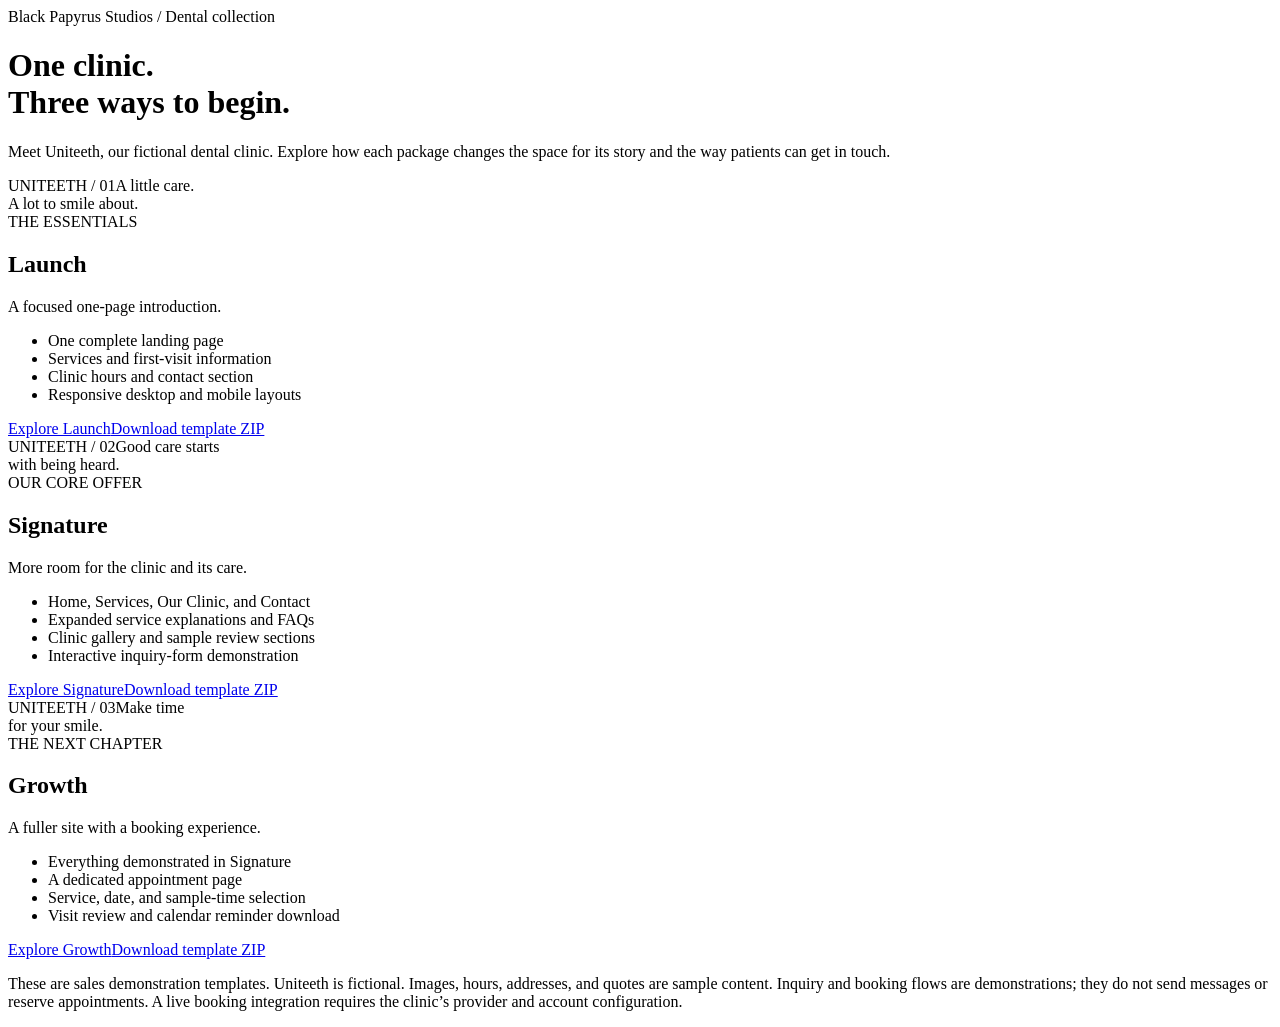
==== index.html @ 62ad9296 "Add files via upload" ====
<!doctype html><html lang="en"><head><meta charset="utf-8"><meta name="viewport" content="width=device-width,initial-scale=1"><meta name="robots" content="noindex,nofollow"><title>Uniteeth dental collection | Black Papyrus Studios</title><meta name="description" content="Explore Launch, Signature, and Growth dental website templates by Black Papyrus Studios."><link rel="stylesheet" href="assets/style.css"></head><body class="collection"><main class="wrap"><div class="eyebrow">Black Papyrus Studios / Dental collection</div><h1>One clinic.<br>Three ways to begin.</h1><p class="lead">Meet Uniteeth, our fictional dental clinic. Explore how each package changes the space for its story and the way patients can get in touch.</p><div class="cards"><article class="card"><div class="preview-chip"><span>UNITEETH / 01</span>A little care.<br>A lot to smile about.</div><span class="number">THE ESSENTIALS</span><h2>Launch</h2><p>A focused one-page introduction.</p><ul><li>One complete landing page</li><li>Services and first-visit information</li><li>Clinic hours and contact section</li><li>Responsive desktop and mobile layouts</li></ul><a class="btn" href="launch/index.html">Explore Launch</a><a class="textlink" href="downloads/Uniteeth-Launch.zip" download>Download template ZIP</a></article><article class="card"><div class="preview-chip"><span>UNITEETH / 02</span>Good care starts<br>with being heard.</div><span class="number">OUR CORE OFFER</span><h2>Signature</h2><p>More room for the clinic and its care.</p><ul><li>Home, Services, Our Clinic, and Contact</li><li>Expanded service explanations and FAQs</li><li>Clinic gallery and sample review sections</li><li>Interactive inquiry-form demonstration</li></ul><a class="btn" href="signature/index.html">Explore Signature</a><a class="textlink" href="downloads/Uniteeth-Signature.zip" download>Download template ZIP</a></article><article class="card"><div class="preview-chip dark"><span>UNITEETH / 03</span>Make time<br>for your smile.</div><span class="number">THE NEXT CHAPTER</span><h2>Growth</h2><p>A fuller site with a booking experience.</p><ul><li>Everything demonstrated in Signature</li><li>A dedicated appointment page</li><li>Service, date, and sample-time selection</li><li>Visit review and calendar reminder download</li></ul><a class="btn" href="growth/index.html">Explore Growth</a><a class="textlink" href="downloads/Uniteeth-Growth.zip" download>Download template ZIP</a></article></div><p class="fine">These are sales demonstration templates. Uniteeth is fictional. Images, hours, addresses, and quotes are sample content. Inquiry and booking flows are demonstrations; they do not send messages or reserve appointments. A live booking integration requires the clinic’s provider and account configuration.</p></main></body></html>
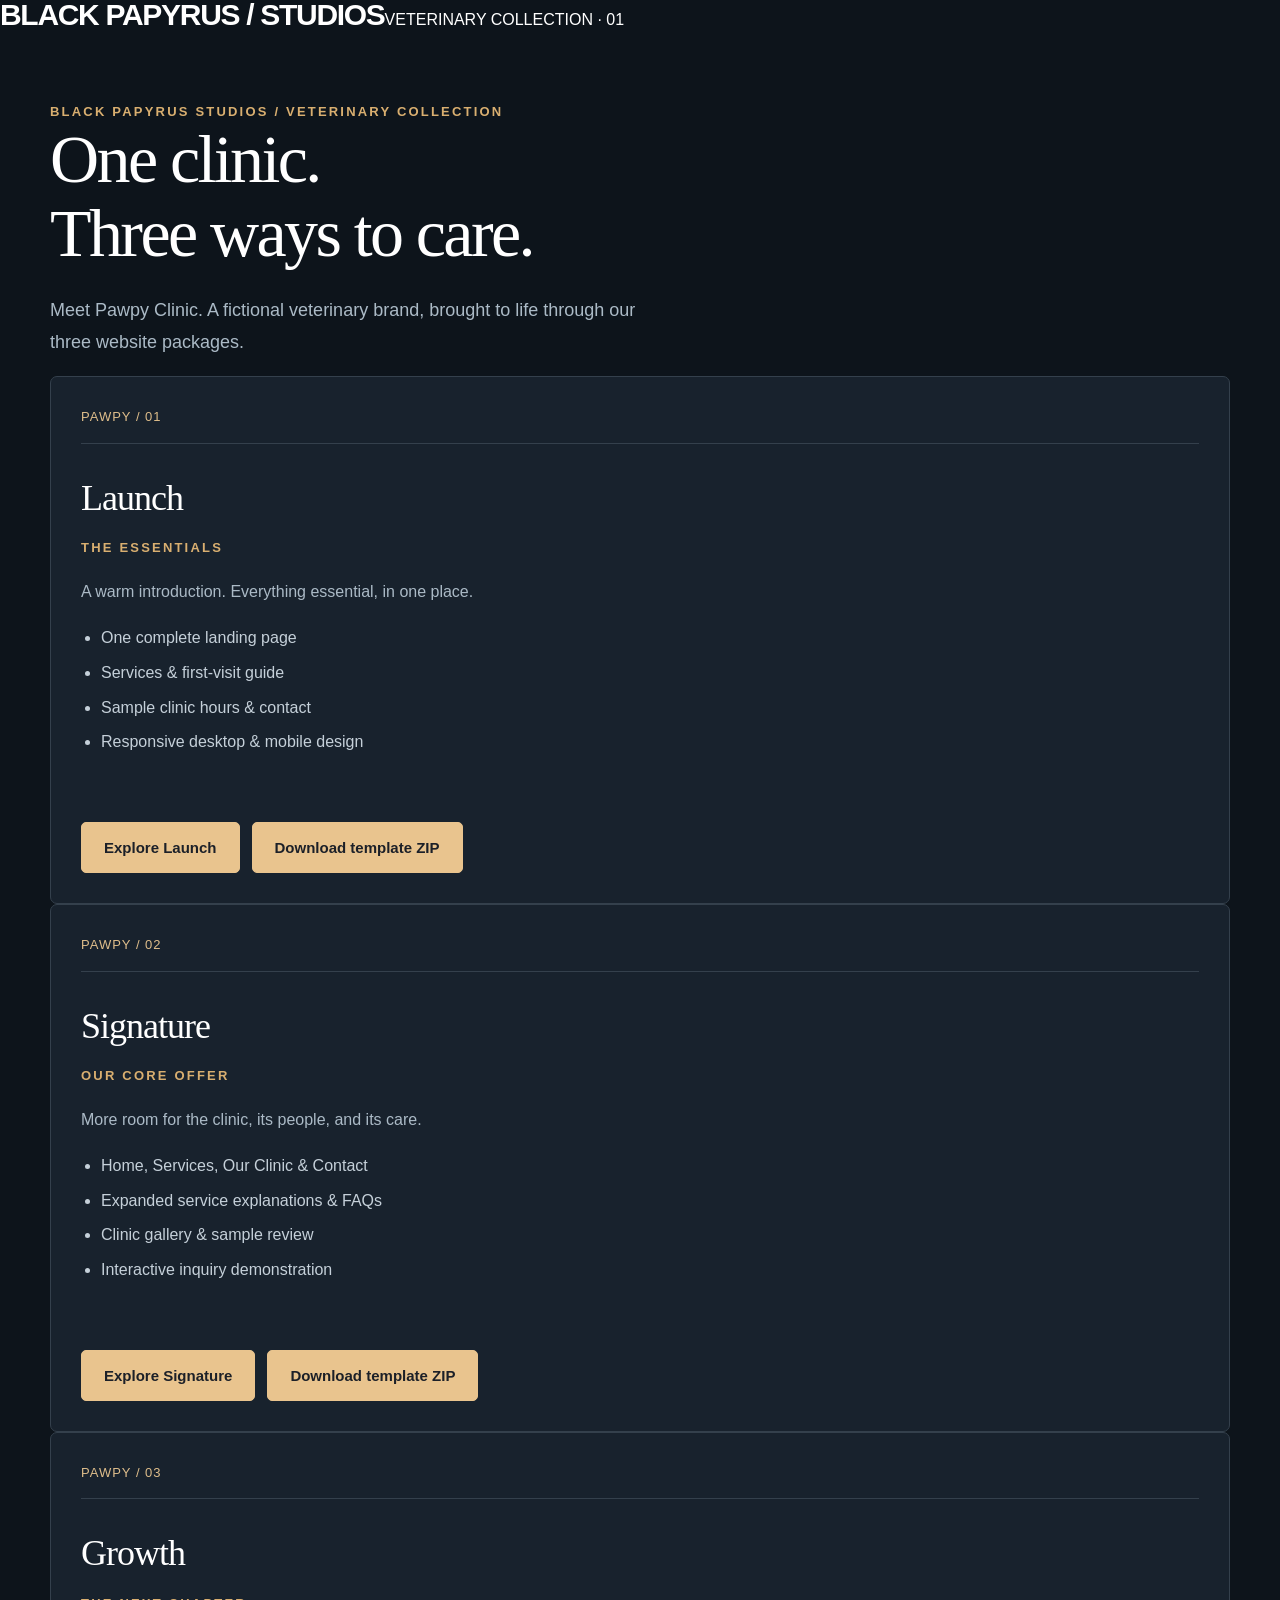
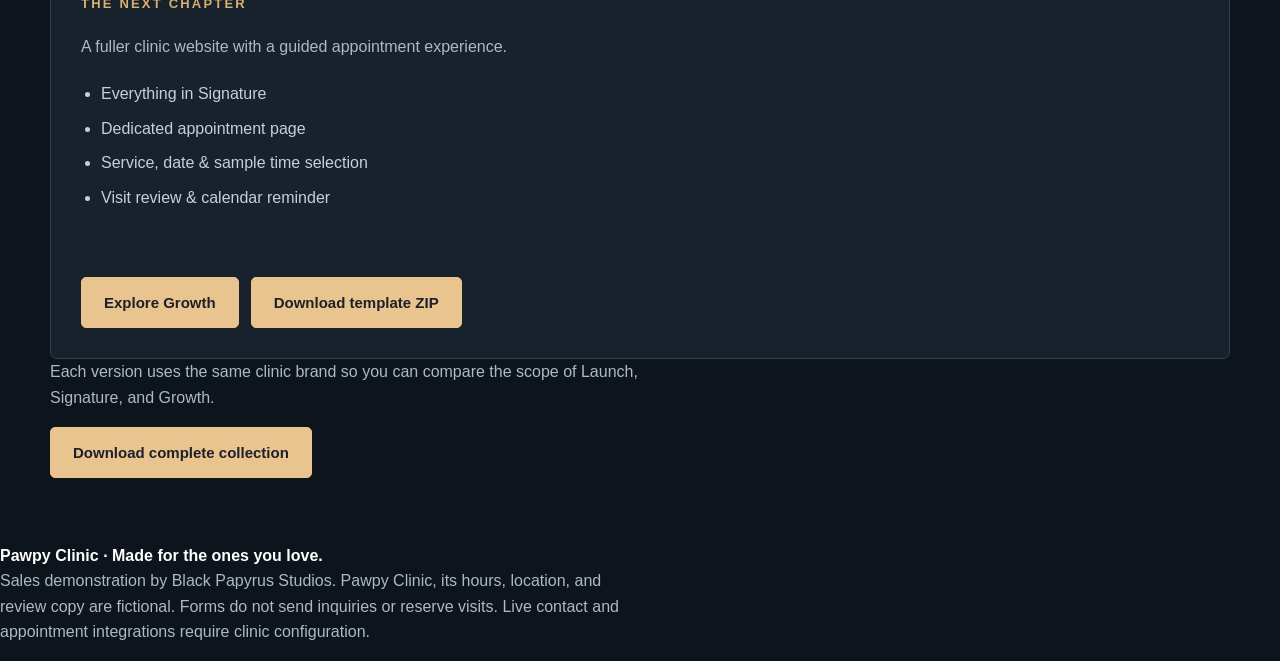
==== commit 3afaf686: "Add files via upload" ====
--- a/index.html
+++ b/index.html
@@ -1 +1 @@
-<!doctype html><html lang="en"><head><meta charset="utf-8"><meta name="viewport" content="width=device-width,initial-scale=1"><meta name="robots" content="noindex,nofollow"><title>Uniteeth dental collection | Black Papyrus Studios</title><meta name="description" content="Explore Launch, Signature, and Growth dental website templates by Black Papyrus Studios."><link rel="stylesheet" href="assets/style.css"></head><body class="collection"><main class="wrap"><div class="eyebrow">Black Papyrus Studios / Dental collection</div><h1>One clinic.<br>Three ways to begin.</h1><p class="lead">Meet Uniteeth, our fictional dental clinic. Explore how each package changes the space for its story and the way patients can get in touch.</p><div class="cards"><article class="card"><div class="preview-chip"><span>UNITEETH / 01</span>A little care.<br>A lot to smile about.</div><span class="number">THE ESSENTIALS</span><h2>Launch</h2><p>A focused one-page introduction.</p><ul><li>One complete landing page</li><li>Services and first-visit information</li><li>Clinic hours and contact section</li><li>Responsive desktop and mobile layouts</li></ul><a class="btn" href="launch/index.html">Explore Launch</a><a class="textlink" href="downloads/Uniteeth-Launch.zip" download>Download template ZIP</a></article><article class="card"><div class="preview-chip"><span>UNITEETH / 02</span>Good care starts<br>with being heard.</div><span class="number">OUR CORE OFFER</span><h2>Signature</h2><p>More room for the clinic and its care.</p><ul><li>Home, Services, Our Clinic, and Contact</li><li>Expanded service explanations and FAQs</li><li>Clinic gallery and sample review sections</li><li>Interactive inquiry-form demonstration</li></ul><a class="btn" href="signature/index.html">Explore Signature</a><a class="textlink" href="downloads/Uniteeth-Signature.zip" download>Download template ZIP</a></article><article class="card"><div class="preview-chip dark"><span>UNITEETH / 03</span>Make time<br>for your smile.</div><span class="number">THE NEXT CHAPTER</span><h2>Growth</h2><p>A fuller site with a booking experience.</p><ul><li>Everything demonstrated in Signature</li><li>A dedicated appointment page</li><li>Service, date, and sample-time selection</li><li>Visit review and calendar reminder download</li></ul><a class="btn" href="growth/index.html">Explore Growth</a><a class="textlink" href="downloads/Uniteeth-Growth.zip" download>Download template ZIP</a></article></div><p class="fine">These are sales demonstration templates. Uniteeth is fictional. Images, hours, addresses, and quotes are sample content. Inquiry and booking flows are demonstrations; they do not send messages or reserve appointments. A live booking integration requires the clinic’s provider and account configuration.</p></main></body></html>+<!doctype html><html lang="en"><head><meta charset="utf-8"><meta name="viewport" content="width=device-width,initial-scale=1"><meta name="description" content="Pawpy Clinic fictional veterinary website demonstration by Black Papyrus Studios."><title>Website collection | Pawpy Clinic</title><link rel="stylesheet" href="assets/style.css"></head><body class="collection"><nav><a class="brand" href="index.html">BLACK PAPYRUS<span> / STUDIOS</span></a><span>VETERINARY COLLECTION · 01</span></nav><main><section class="wrap"><span class="eyebrow">BLACK PAPYRUS STUDIOS / VETERINARY COLLECTION</span><h1>One clinic.<br>Three ways to care.</h1><p class="lead">Meet Pawpy Clinic. A fictional veterinary brand, brought to life through our three website packages.</p><div class="grid"><article class="card"><span class="number">PAWPY / 01</span><h2>Launch</h2><span class="eyebrow">THE ESSENTIALS</span><p>A warm introduction. Everything essential, in one place.</p><ul><li>One complete landing page</li><li>Services & first-visit guide</li><li>Sample clinic hours & contact</li><li>Responsive desktop & mobile design</li></ul><div class="actions"><a class="btn" href="launch/index.html">Explore Launch</a><a href="downloads/pawpy-launch.zip" class="btn secondary" download>Download template ZIP</a></div></article><article class="card"><span class="number">PAWPY / 02</span><h2>Signature</h2><span class="eyebrow">OUR CORE OFFER</span><p>More room for the clinic, its people, and its care.</p><ul><li>Home, Services, Our Clinic & Contact</li><li>Expanded service explanations & FAQs</li><li>Clinic gallery & sample review</li><li>Interactive inquiry demonstration</li></ul><div class="actions"><a class="btn" href="signature/index.html">Explore Signature</a><a href="downloads/pawpy-signature.zip" class="btn secondary" download>Download template ZIP</a></div></article><article class="card"><span class="number">PAWPY / 03</span><h2>Growth</h2><span class="eyebrow">THE NEXT CHAPTER</span><p>A fuller clinic website with a guided appointment experience.</p><ul><li>Everything in Signature</li><li>Dedicated appointment page</li><li>Service, date & sample time selection</li><li>Visit review & calendar reminder</li></ul><div class="actions"><a class="btn" href="growth/index.html">Explore Growth</a><a href="downloads/pawpy-growth.zip" class="btn secondary" download>Download template ZIP</a></div></article></div><p>Each version uses the same clinic brand so you can compare the scope of Launch, Signature, and Growth.</p><a href="downloads/pawpy-collection.zip" class="btn secondary" download>Download complete collection</a></section></main><footer><strong>Pawpy Clinic · Made for the ones you love.</strong><p>Sales demonstration by Black Papyrus Studios. Pawpy Clinic, its hours, location, and review copy are fictional. Forms do not send inquiries or reserve visits. Live contact and appointment integrations require clinic configuration.</p></footer><script src="assets/app.js"></script></body></html>
--- a/assets/style.css
+++ b/assets/style.css
@@ -0,0 +1 @@
+*{box-sizing:border-box}html{scroll-behavior:smooth}body{margin:0;font-family:Arial,Helvetica,sans-serif;font-size:16px;line-height:1.6;color:#163a3b;background:#fff}a{color:inherit;text-decoration:none}button,input,select,textarea{font:inherit}button,a,input,select,textarea{touch-action:manipulation}a:focus-visible,button:focus-visible,input:focus-visible,select:focus-visible,textarea:focus-visible{outline:3px solid #d08216;outline-offset:5px}button{cursor:pointer}img{display:block;width:100%;height:100%;object-fit:cover}.wrap{width:min(1180px,calc(100% - 48px));margin:auto}.demo{background:#102d2e;color:#fff;font-size:14px;padding:9px 0}.demo .wrap{display:flex;justify-content:space-between;gap:20px}.demo a{text-decoration:underline;text-underline-offset:4px}header{background:#fff;border-bottom:1px solid #dde7e7}.nav{display:flex;justify-content:space-between;align-items:center;min-height:96px;gap:24px}.brand{font-size:30px;letter-spacing:-1.3px;font-weight:750;line-height:1}.brand b{color:#008272}.brand small{display:block;font-size:12px;letter-spacing:2.6px;font-weight:400;margin-top:10px;text-transform:uppercase}.navlinks{display:flex;align-items:center;gap:25px;font-size:14px}.navlinks a[aria-current=page]{color:#007768;text-decoration:underline;text-underline-offset:6px}.btn{display:inline-flex;justify-content:center;align-items:center;background:#096f63;color:#fff;border:1px solid #096f63;padding:14px 22px;font-weight:600;font-size:15px;border-radius:5px;line-height:1.4}.btn:hover{background:#07584f}.btn.outline{background:transparent;color:#17534e;border-color:#99bdb7}.btn.light{background:#fff;color:#164c48;border-color:#fff}.menu-toggle{display:none;background:none;border:1px solid #a5b9b7;padding:8px 14px;border-radius:4px;color:#143a3b}.eyebrow{text-transform:uppercase;font-size:13px;letter-spacing:2.2px;font-weight:700;color:#087569;margin-bottom:20px}.hero{padding:70px 0 55px}.hero-grid{display:grid;grid-template-columns:1.02fr 1fr;gap:65px;align-items:center}h1,h2,h3,p{margin-top:0}h1{font-family:Georgia,serif;font-size:clamp(44px,5.3vw,72px);line-height:1.08;letter-spacing:-2.6px;font-weight:400;margin-bottom:25px}h1 em{color:#087569;font-style:normal}h2{font-family:Georgia,serif;font-size:clamp(32px,3.4vw,45px);line-height:1.2;letter-spacing:-1px;font-weight:400;margin-bottom:20px}h3{font-size:21px;line-height:1.35;letter-spacing:-.3px;margin-bottom:12px}p{color:#516968;max-width:620px}.lead{font-size:18px;line-height:1.75}.actions{display:flex;gap:12px;flex-wrap:wrap;margin-top:28px}.hero-image{height:480px;border-radius:8px 8px 100px 8px;position:relative;overflow:hidden}.image-note{position:absolute;left:22px;bottom:22px;background:#fff;padding:18px 24px;border-radius:5px;max-width:calc(100% - 44px);font-size:14px}.image-note strong{display:block;font-size:18px}.micro{font-size:13px;color:#617875;margin:20px 0 0}.band{border-block:1px solid #dce8e5;background:#f3f8f7}.band .wrap{display:flex;justify-content:space-between;gap:22px;padding-block:24px;font-size:14px}.band strong{display:block;font-size:17px}.section{padding:82px 0}.section.alt{background:#f2f7f6}.heading{display:flex;align-items:end;justify-content:space-between;gap:30px;margin-bottom:34px}.heading p{max-width:370px}.cards{display:grid;grid-template-columns:repeat(3,1fr);gap:20px}.card{border:1px solid #d4e4df;padding:30px;border-radius:7px;background:#fff}.number{font-size:13px;letter-spacing:1px;color:#0c7b6d;border-bottom:1px solid #dce8e5;padding-bottom:15px;display:block;margin-bottom:25px}.textlink{display:inline-block;color:#007667;text-decoration:underline;text-underline-offset:5px;font-size:14px;font-weight:600}.split{display:grid;grid-template-columns:1fr 1fr;gap:65px;align-items:start}.steps{counter-reset:steps}.step{padding:24px 0;border-bottom:1px solid #d7e6e1;display:grid;grid-template-columns:40px 1fr;gap:20px}.step:before{counter-increment:steps;content:'0' counter(steps);color:#087569;font-size:14px;padding-top:3px}.step p{margin-bottom:0}.contact{background:#123e3b;color:#fff}.contact p,.contact .eyebrow{color:#c2d9d3}.contact h2{font-size:48px}.details{display:grid;grid-template-columns:1fr 1fr;gap:30px}.details p{font-size:15px}.contact a{text-decoration:underline}.contact .btn{text-decoration:none}.footer{padding:35px 0;font-size:14px}.footer .wrap{display:flex;justify-content:space-between;gap:24px}.footer p{max-width:650px;margin:0}.footer .brand{font-size:24px}details{border-bottom:1px solid #d2e2dc;padding:22px 0}summary{font-weight:600;font-size:18px;cursor:pointer}details p{padding-top:16px;margin-bottom:0}.page-top{padding:70px 0 48px;background:#f2f7f6}.page-top h1{max-width:790px;font-size:60px}.service-row{display:grid;grid-template-columns:70px 1fr 1fr;gap:35px;padding:34px 0;border-bottom:1px solid #d6e5df}.service-row h3{font-family:Georgia,serif;font-size:28px;font-weight:400}.service-row p{margin-bottom:0}.callout{padding:35px;background:#e9f3ef;border-left:3px solid #087569;border-radius:5px}.gallery{display:grid;grid-template-columns:1.5fr 1fr;gap:30px}.gallery img{height:400px;border-radius:6px}.gallery figcaption{font-size:14px;color:#617875;margin-top:14px}figure{margin:0}.quote{font-family:Georgia,serif;font-size:24px;line-height:1.5;color:#194c46}.form{border:1px solid #d7e5df;border-radius:8px;padding:32px;background:#fff}.form h3{font-family:Georgia,serif;font-weight:400;font-size:30px}.field{display:flex;flex-direction:column;gap:7px;margin-bottom:18px}label{font-size:14px;font-weight:600}input,select,textarea{width:100%;border:1px solid #9db8b1;border-radius:4px;padding:12px;color:#193e3a;background:#fff;min-width:0}textarea{resize:vertical;min-height:130px}.form .row{display:grid;grid-template-columns:1fr 1fr;gap:16px}.notice{font-size:14px;border-radius:5px;background:#eef5f2;color:#425f58;padding:16px;margin:15px 0}.result{margin-top:20px;padding:20px;border:1px solid #6fa092;border-radius:5px;white-space:pre-wrap;overflow-wrap:anywhere}.hidden{display:none!important}.booking-layout{display:grid;grid-template-columns:.85fr 1.15fr;gap:60px}.progress{display:flex;gap:8px;margin-bottom:28px}.progress span{flex:1;background:#e3eeea;height:5px;border-radius:5px}.progress span.active{background:#067e6d}.choice-grid{display:grid;grid-template-columns:repeat(2,1fr);gap:12px;margin-bottom:24px}.choice{border:1px solid #cbded7;border-radius:5px;padding:17px;text-align:left;background:#fff;color:#163b34}.choice strong{display:block}.choice small{display:block;color:#61786f;font-size:14px;margin-top:5px}.choice[aria-pressed=true]{border:2px solid #067b66;padding:16px;background:#ecf7f1}.slot{padding:14px;text-align:center}.booking-actions{display:flex;justify-content:space-between;gap:15px}.error{color:#a02926;font-size:14px}.signature h1{font-size:clamp(44px,5vw,68px)}.signature .hero-image{border-radius:160px 160px 8px 8px}.signature .hero{background:#f4f8f6}.signature .hero h1 em{display:block}.growth{--green:#04695f}.growth .hero{background:#103f39;color:#fff;padding:72px 0}.growth .hero h1 em{color:#a9e6b7}.growth .hero p{color:#d0e1da}.growth .eyebrow{color:#9ce2b4}.growth .hero-image{border-radius:6px;height:490px}.growth .image-note{color:#143a31}.growth .hero .btn{background:#b9eab8;color:#123e34;border-color:#b9eab8}.growth .hero .outline{background:transparent;color:white;border-color:#7fa99c}.growth .hero .micro{color:#b0cabe}.growth .hero-grid{grid-template-columns:1.05fr 1fr}.growth .cards{gap:0}.growth .card{border-radius:0}.growth .card:first-child{border-radius:7px 0 0 7px}.growth .card:last-child{border-radius:0 7px 7px 0}.collection{background:#0d141b;color:#fff;min-height:100vh}.collection .wrap{padding:65px 0}.collection h1{font-family:Georgia,serif;max-width:900px;font-size:68px}.collection p{color:#abbac6}.collection .eyebrow{color:#d9af70}.collection .cards{margin-top:50px}.collection .card{background:#18222d;border-color:#34404c;padding:30px;display:flex;flex-direction:column}.collection .card h2{font-size:36px;margin:8px 0 18px}.collection .card .number{color:#dfbe8b;border-color:#34404c}.collection ul{padding-left:20px;color:#c5d0d9;flex:1;margin:5px 0 30px}.collection li{margin-bottom:9px}.collection .btn{background:#e9c48e;color:#1c2028;border-color:#e9c48e}.collection .textlink{color:#e9c48e;margin-top:18px}.collection .preview-chip{display:block;height:140px;margin:-30px -30px 28px;padding:25px;border-radius:6px 6px 0 0;background:#edf7f3;color:#164e44;font-family:Georgia,serif;font-size:25px;line-height:1.2}.collection .preview-chip span{display:block;font-family:Arial,sans-serif;font-size:13px;margin-bottom:14px;letter-spacing:1px}.collection .preview-chip.dark{background:#13483e;color:#c4edc2}.collection .fine{border-top:1px solid #34404c;padding-top:25px;margin-top:45px;font-size:14px}.skip{position:absolute;top:-100px;left:16px;background:white;color:#123e3b;padding:12px;z-index:100}.skip:focus{top:10px}@media(max-width:900px){.navlinks{gap:14px}.hero-grid{gap:35px}.hero-image{height:410px}.cards{grid-template-columns:repeat(2,1fr)}.cards .card:last-child{grid-column:1/-1}.split,.booking-layout{gap:35px}.collection h1{font-size:52px}.growth .cards{gap:15px}.growth .card{border-radius:7px!important}}@media(max-width:700px){.wrap{width:calc(100% - 36px)}.demo .wrap{font-size:12px;gap:8px}.nav{min-height:82px;flex-wrap:wrap;padding:20px 0;gap:15px}.brand{font-size:27px}.menu-toggle{display:block}.navlinks{display:none;width:100%;flex-direction:column;align-items:stretch;gap:0}.navlinks.open{display:flex}.navlinks a{padding:12px 0}.navlinks .btn{padding:13px}.hero{padding:45px 0}.hero-grid,.growth .hero-grid,.split,.booking-layout,.gallery{grid-template-columns:1fr;gap:35px}h1{font-size:48px;letter-spacing:-1.7px}.hero-image,.growth .hero-image{height:340px}.band .wrap{flex-wrap:wrap}.band .wrap>div{min-width:40%}.section{padding:55px 0}.heading{display:block}.heading p{max-width:none}.cards{grid-template-columns:1fr}.cards .card:last-child{grid-column:auto}.contact h2{font-size:37px}.footer .wrap{flex-direction:column}.service-row{grid-template-columns:35px 1fr;gap:20px}.service-row p{grid-column:2}.page-top{padding:45px 0 30px}.page-top h1{font-size:44px}.details{gap:20px}.collection .wrap{padding:40px 0}.collection h1{font-size:44px}.collection .cards{margin-top:30px}.form{padding:24px}.form .row{grid-template-columns:1fr;gap:0}.choice-grid{gap:9px}.choice{padding:14px}.choice[aria-pressed=true]{padding:13px}.gallery img{height:320px}}@media(prefers-reduced-motion:reduce){html{scroll-behavior:auto}}
